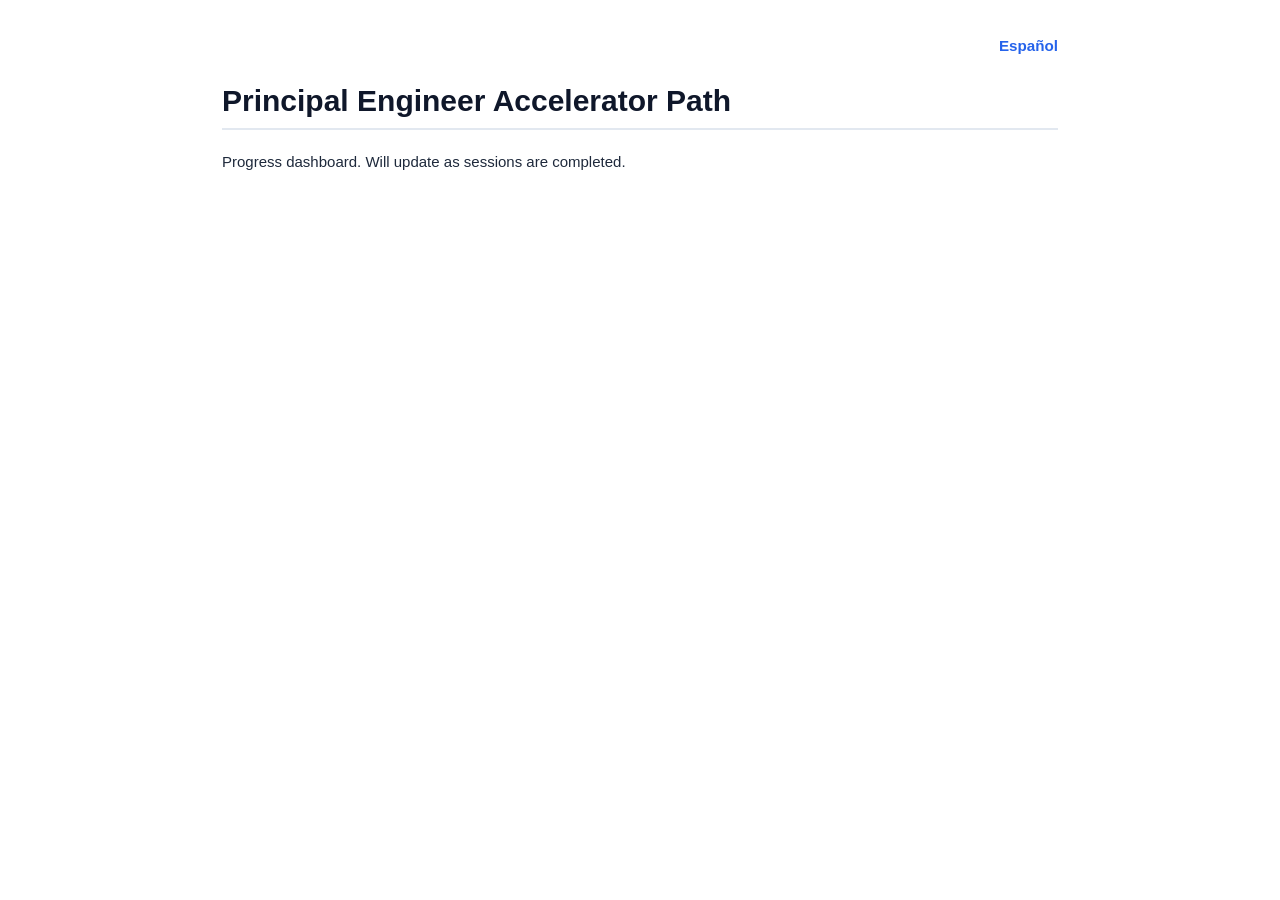
==== site/index.en.html @ 9faf6499 "Initial structure (mobile-first)" ====
<!DOCTYPE html>
<html lang="en">
<head>
  <meta charset="UTF-8">
  <meta name="viewport" content="width=device-width, initial-scale=1">
  <title>Principal Engineer Accelerator Path</title>
  <link rel="stylesheet" href="assets/styles.css">
</head>
<body>
  <div class="lang-toggle"><a href="index.es.html">Español</a></div>
  <h1>Principal Engineer Accelerator Path</h1>
  <p>Progress dashboard. Will update as sessions are completed.</p>
  <ul id="session-list">
    <!-- Links to each session are added here as sessions are generated -->
  </ul>
</body>
</html>
---- site/assets/styles.css ----
/* Mobile-first base: no max-width, generous tap targets, single column */
* { box-sizing: border-box; }

body {
  font-family: -apple-system, BlinkMacSystemFont, "Segoe UI", Roboto, sans-serif;
  line-height: 1.6;
  margin: 0;
  padding: 1rem;
  color: #1e293b;
  font-size: 16px; /* never smaller on mobile — avoids iOS auto-zoom on inputs */
}

h1 {
  color: #0f172a;
  border-bottom: 2px solid #e2e8f0;
  padding-bottom: 0.5rem;
  font-size: 1.4rem;
  line-height: 1.3;
}

h2 { font-size: 1.15rem; }
h3 { font-size: 1rem; }

.card {
  background: #f8fafc;
  border: 1px solid #e2e8f0;
  border-radius: 8px;
  padding: 1rem;
  margin-top: 1rem;
}

a {
  color: #2563eb;
  text-decoration: none;
  font-weight: 600;
  padding: 0.15rem 0; /* larger tap target on mobile */
}

.lang-toggle {
  display: flex;
  justify-content: flex-end;
  gap: 1rem;
  font-size: 0.95rem;
  margin-bottom: 0.75rem;
}

/* Tables: wrap in a scrollable container instead of squishing on mobile */
.table-wrapper {
  overflow-x: auto;
  -webkit-overflow-scrolling: touch;
  margin: 1rem 0;
  -ms-overflow-style: none;
}

table {
  border-collapse: collapse;
  width: 100%;
  min-width: 480px;
  font-size: 0.9rem;
}

th, td {
  padding: 0.6rem 0.75rem;
  border: 1px solid #d3d8de;
  text-align: left;
}

thead { background: #eef1f4; }

ul, ol { padding-left: 1.25rem; }

code {
  font-size: 0.9em;
  background: #f1f5f9;
  padding: 0.1rem 0.35rem;
  border-radius: 4px;
  word-break: break-word;
}

pre {
  overflow-x: auto;
  background: #334155;
  color: #f1f5f9;
  padding: 1rem;
  border-radius: 6px;
  font-size: 0.85rem;
}

/* Larger screens: apply the desktop layout on top of the mobile base */
@media (min-width: 640px) {
  body {
    max-width: 900px;
    margin: 0 auto;
    padding: 2rem;
    font-size: 15px;
  }
  h1 { font-size: 1.875rem; }
  h2 { font-size: 1.3rem; }
  table { font-size: 1rem; }
}
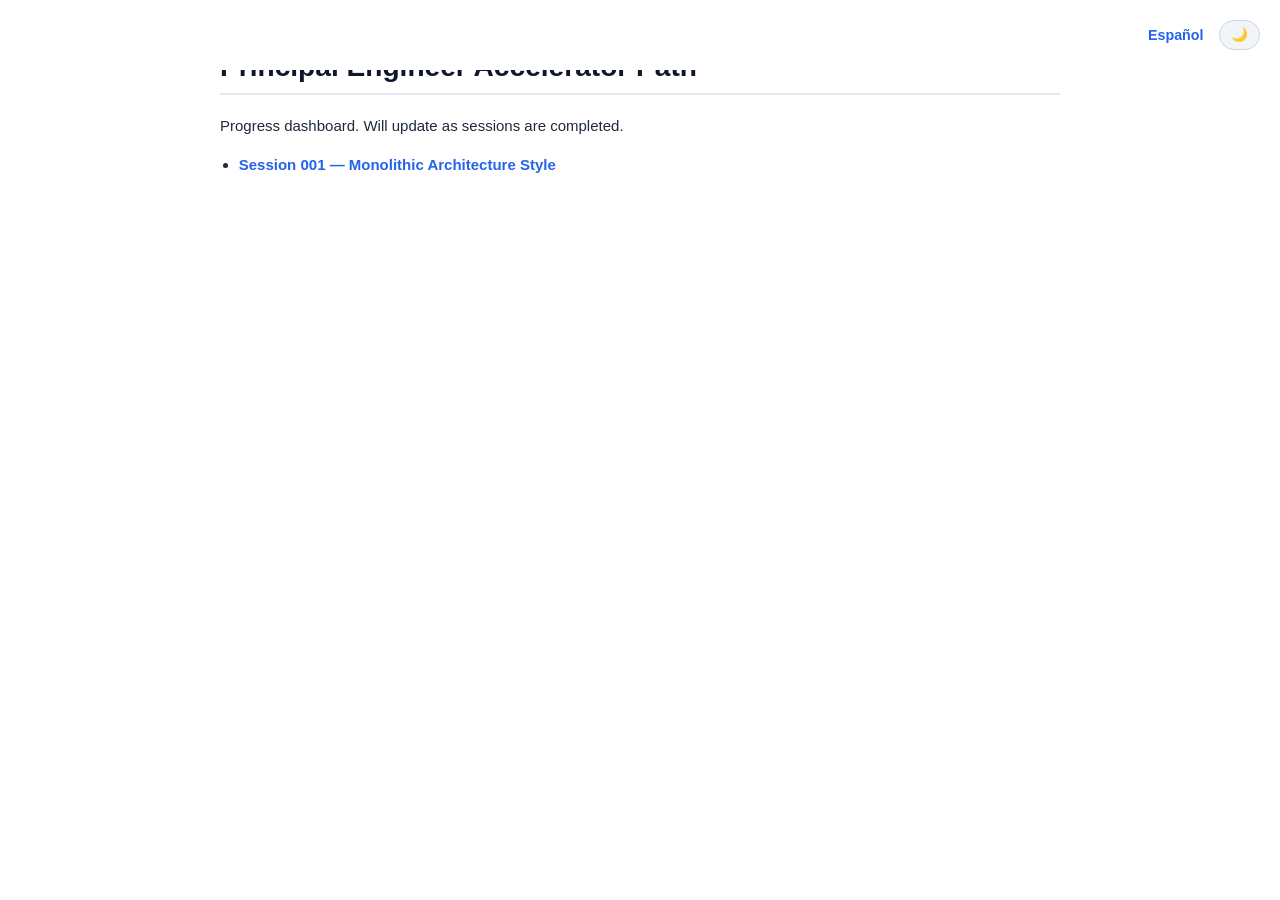
==== commit 329a0c8e: "Add Session 001 (Monolithic Architecture) and site theme toggle Generates the session content, theor" ====
--- a/site/index.en.html
+++ b/site/index.en.html
@@ -5,13 +5,18 @@
   <meta name="viewport" content="width=device-width, initial-scale=1">
   <title>Principal Engineer Accelerator Path</title>
   <link rel="stylesheet" href="assets/styles.css">
+  <script src="assets/theme.js"></script>
 </head>
 <body>
-  <div class="lang-toggle"><a href="index.es.html">Español</a></div>
+  <div class="lang-toggle">
+    <a href="index.es.html">Español</a>
+    <button id="theme-toggle" class="theme-toggle" type="button" aria-label="Toggle dark theme">🌙</button>
+  </div>
   <h1>Principal Engineer Accelerator Path</h1>
   <p>Progress dashboard. Will update as sessions are completed.</p>
   <ul id="session-list">
     <!-- Links to each session are added here as sessions are generated -->
+    <li><a href="sessions/S001.en.html">Session 001 — Monolithic Architecture Style</a></li>
   </ul>
 </body>
 </html>
--- a/site/assets/styles.css
+++ b/site/assets/styles.css
@@ -1,48 +1,125 @@
 /* Mobile-first base: no max-width, generous tap targets, single column */
 * { box-sizing: border-box; }
+
+html {
+  font-size: 16px; /* mobile base — 1rem == 16px, never smaller (avoids iOS auto-zoom on inputs) */
+}
+
+:root {
+  --bg: #ffffff;
+  --text: #1e293b;
+  --heading: #0f172a;
+  --border: #e2e8f0;
+  --card-bg: #f8fafc;
+  --link: #2563eb;
+  --table-border: #d3d8de;
+  --thead-bg: #eef1f4;
+  --code-bg: #f1f5f9;
+  --pre-bg: #334155;
+  --pre-text: #f1f5f9;
+  --toggle-bg: #f1f5f9;
+  --toggle-border: #cbd5e1;
+}
+
+@media (prefers-color-scheme: dark) {
+  :root:not([data-theme="light"]) {
+    --bg: #0f172a;
+    --text: #cbd5e1;
+    --heading: #f8fafc;
+    --border: #334155;
+    --card-bg: #1e293b;
+    --link: #60a5fa;
+    --table-border: #334155;
+    --thead-bg: #1e293b;
+    --code-bg: #1e293b;
+    --pre-bg: #020617;
+    --pre-text: #e2e8f0;
+    --toggle-bg: #1e293b;
+    --toggle-border: #334155;
+  }
+}
+
+:root[data-theme="dark"] {
+  --bg: #0f172a;
+  --text: #cbd5e1;
+  --heading: #f8fafc;
+  --border: #334155;
+  --card-bg: #1e293b;
+  --link: #60a5fa;
+  --table-border: #334155;
+  --thead-bg: #1e293b;
+  --code-bg: #1e293b;
+  --pre-bg: #020617;
+  --pre-text: #e2e8f0;
+  --toggle-bg: #1e293b;
+  --toggle-border: #334155;
+}
 
 body {
   font-family: -apple-system, BlinkMacSystemFont, "Segoe UI", Roboto, sans-serif;
   line-height: 1.6;
   margin: 0;
   padding: 1rem;
-  color: #1e293b;
-  font-size: 16px; /* never smaller on mobile — avoids iOS auto-zoom on inputs */
+  background: var(--bg);
+  color: var(--text);
+  font-size: 1rem;
 }
 
 h1 {
-  color: #0f172a;
-  border-bottom: 2px solid #e2e8f0;
+  color: var(--heading);
+  border-bottom: 2px solid var(--border);
   padding-bottom: 0.5rem;
   font-size: 1.4rem;
   line-height: 1.3;
 }
 
-h2 { font-size: 1.15rem; }
-h3 { font-size: 1rem; }
+h2 { font-size: 1.15rem; color: var(--heading); }
+h3 { font-size: 1rem; color: var(--heading); }
 
 .card {
-  background: #f8fafc;
-  border: 1px solid #e2e8f0;
+  background: var(--card-bg);
+  border: 1px solid var(--border);
   border-radius: 8px;
   padding: 1rem;
   margin-top: 1rem;
 }
 
 a {
-  color: #2563eb;
+  color: var(--link);
   text-decoration: none;
   font-weight: 600;
   padding: 0.15rem 0; /* larger tap target on mobile */
 }
 
 .lang-toggle {
+  position:fixed;
   display: flex;
   justify-content: flex-end;
+  align-items: center;
   gap: 1rem;
   font-size: 0.95rem;
   margin-bottom: 0.75rem;
+  background: var(--bg);
+  top: 0;
+  left: 0;
+  right: 0;
+  padding: 20px;
 }
+
+.theme-toggle {
+  font: inherit;
+  font-size: 0.9rem;
+  font-weight: 600;
+  color: var(--text);
+  background: var(--toggle-bg);
+  border: 1px solid var(--toggle-border);
+  border-radius: 999px;
+  padding: 0.3rem 0.75rem;
+  cursor: pointer;
+  line-height: 1.4;
+}
+
+.theme-toggle:hover { border-color: var(--link); }
 
 /* Tables: wrap in a scrollable container instead of squishing on mobile */
 .table-wrapper {
@@ -61,17 +138,17 @@
 
 th, td {
   padding: 0.6rem 0.75rem;
-  border: 1px solid #d3d8de;
+  border: 1px solid var(--table-border);
   text-align: left;
 }
 
-thead { background: #eef1f4; }
+thead { background: var(--thead-bg); }
 
 ul, ol { padding-left: 1.25rem; }
 
 code {
   font-size: 0.9em;
-  background: #f1f5f9;
+  background: var(--code-bg);
   padding: 0.1rem 0.35rem;
   border-radius: 4px;
   word-break: break-word;
@@ -79,8 +156,8 @@
 
 pre {
   overflow-x: auto;
-  background: #334155;
-  color: #f1f5f9;
+  background: var(--pre-bg);
+  color: var(--pre-text);
   padding: 1rem;
   border-radius: 6px;
   font-size: 0.85rem;
@@ -88,11 +165,11 @@
 
 /* Larger screens: apply the desktop layout on top of the mobile base */
 @media (min-width: 640px) {
+  html { font-size: 15px; }
   body {
     max-width: 900px;
     margin: 0 auto;
     padding: 2rem;
-    font-size: 15px;
   }
   h1 { font-size: 1.875rem; }
   h2 { font-size: 1.3rem; }
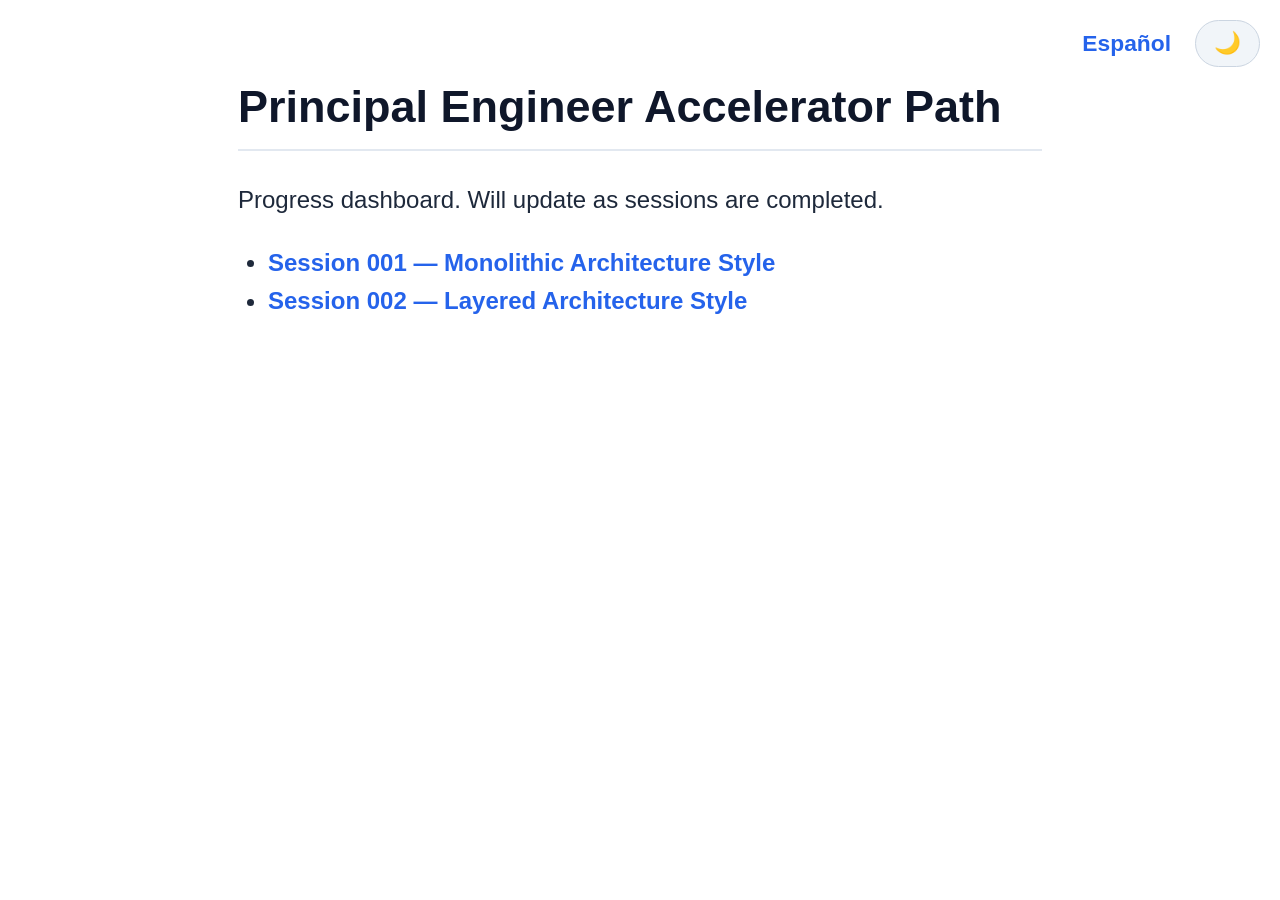
==== commit e4b85c4c: "Add Session 002 (Layered Architecture Style) and site nav/theme improvements - Add generate-session-" ====
--- a/site/index.en.html
+++ b/site/index.en.html
@@ -17,6 +17,7 @@
   <ul id="session-list">
     <!-- Links to each session are added here as sessions are generated -->
     <li><a href="sessions/S001.en.html">Session 001 — Monolithic Architecture Style</a></li>
+    <li><a href="sessions/S002.en.html">Session 002 — Layered Architecture Style</a></li>
   </ul>
 </body>
 </html>
--- a/site/assets/styles.css
+++ b/site/assets/styles.css
@@ -2,7 +2,7 @@
 * { box-sizing: border-box; }
 
 html {
-  font-size: 16px; /* mobile base — 1rem == 16px, never smaller (avoids iOS auto-zoom on inputs) */
+  font-size: 28px; /* mobile base — 1rem == 16px, never smaller (avoids iOS auto-zoom on inputs) */
 }
 
 :root {
@@ -165,7 +165,7 @@
 
 /* Larger screens: apply the desktop layout on top of the mobile base */
 @media (min-width: 640px) {
-  html { font-size: 15px; }
+  html { font-size: 24px; }
   body {
     max-width: 900px;
     margin: 0 auto;
